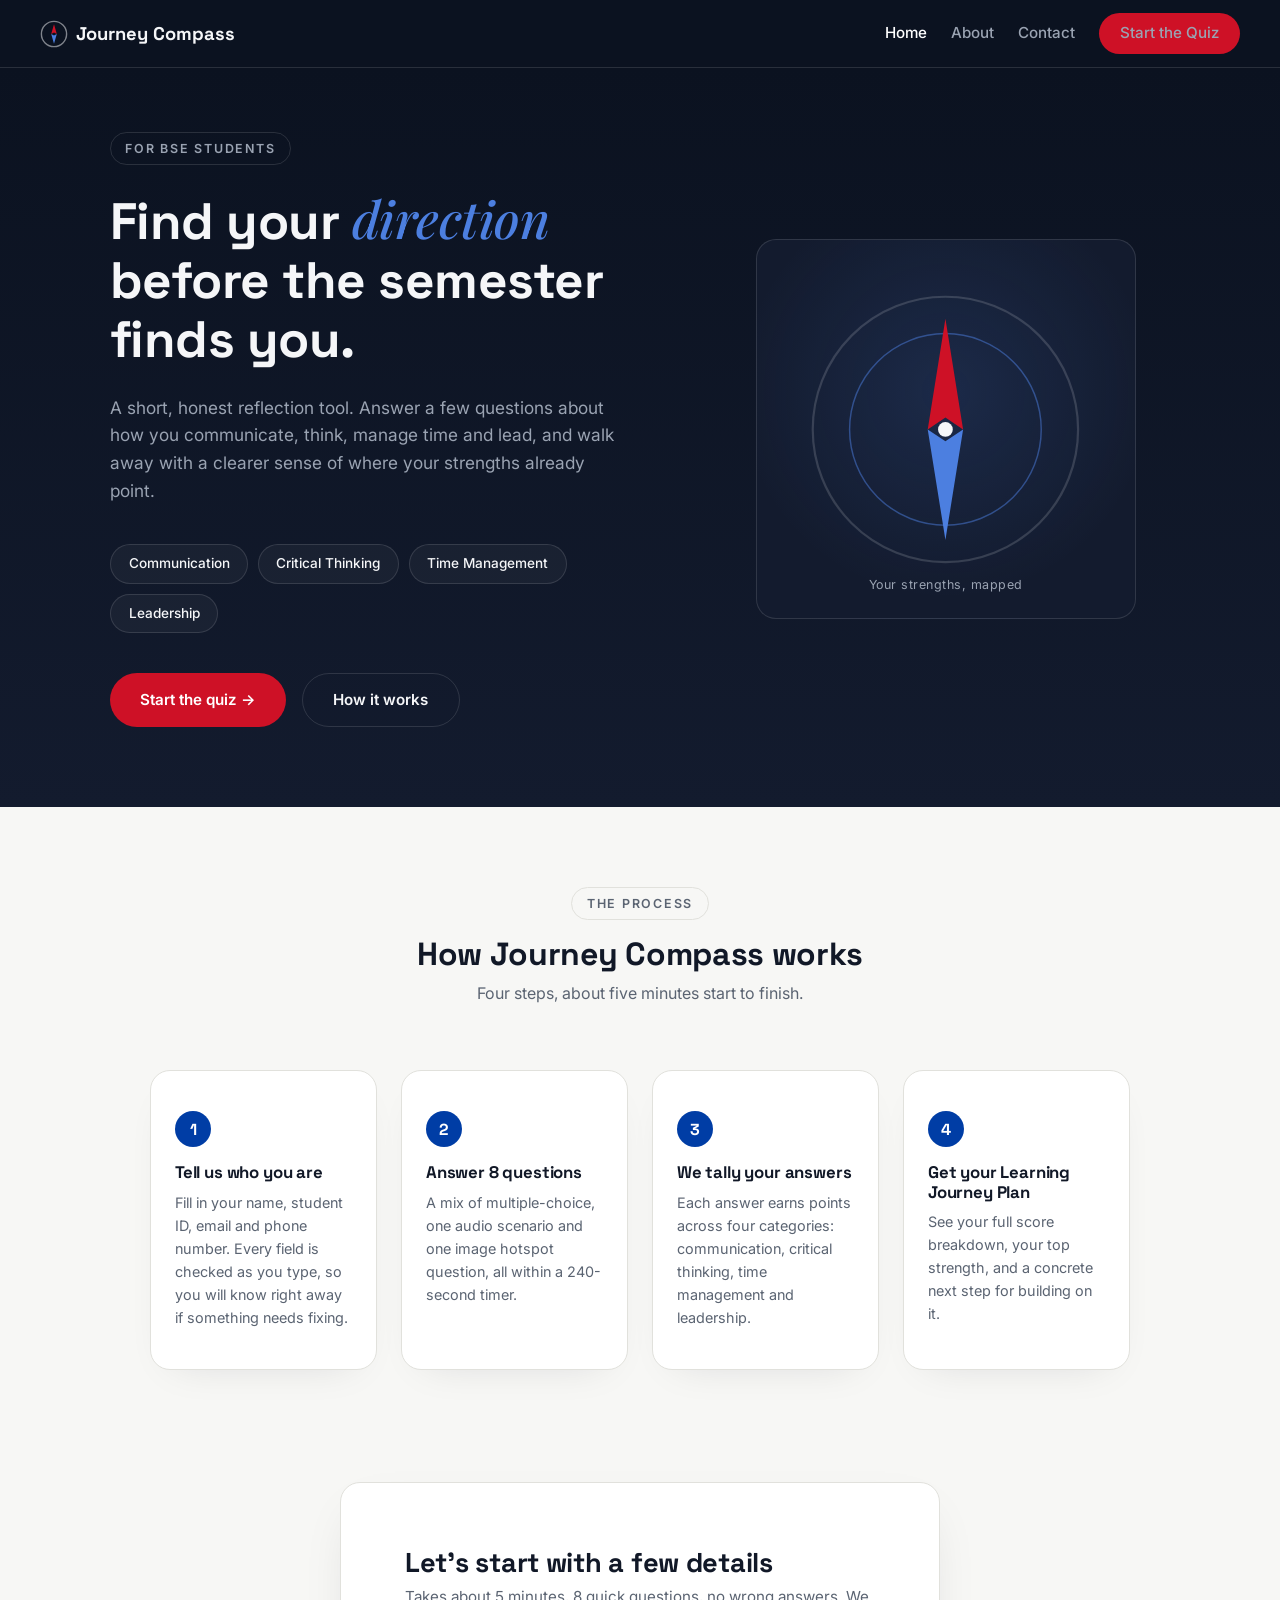
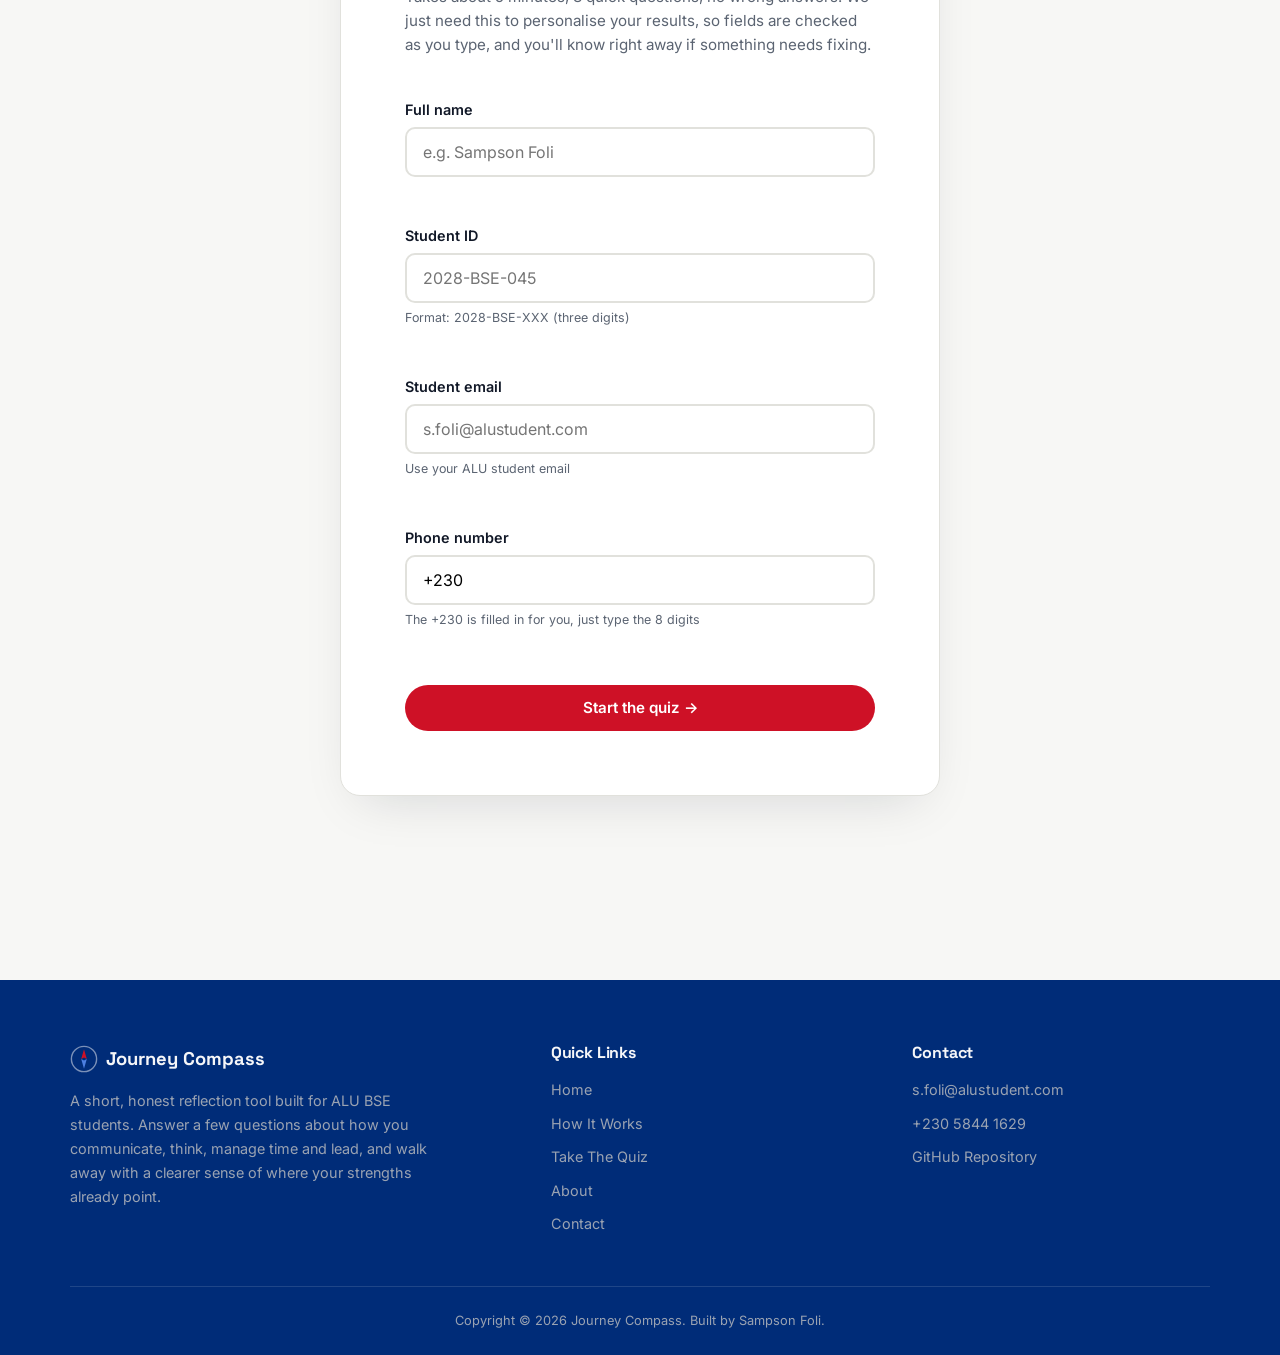
==== index.html @ ecc0b6f6 "Add landing page: hero, student form, validation engine" ====
<!DOCTYPE html>
<html lang="en">
<head>
  <meta charset="UTF-8">
  <meta name="viewport" content="width=device-width, initial-scale=1.0">
  <title>Journey Compass | Find Your Soft Skills Path</title>
  <meta name="description" content="Journey Compass helps BSE students reflect on their strengths and build their Learning Journey Plan.">

  <link rel="stylesheet" href="css/style.css">
  <link rel="stylesheet" href="css/landing.css">
</head>
<body>

  <!-- ============ DARK HERO SECTION (header + intro live inside this) ============ -->
  <div class="hero-dark">

    <header class="site-header">
      <div class="brand">
        <svg class="brand-mark" viewBox="0 0 40 40" xmlns="http://www.w3.org/2000/svg" aria-hidden="true">
          <circle cx="20" cy="20" r="18" fill="none" stroke="currentColor" stroke-width="2" opacity="0.5"/>
          <polygon points="20,6 24,20 20,18 16,20" fill="#CE1126"/>
          <polygon points="20,34 24,20 20,22 16,20" fill="#4C7FE0"/>
        </svg>
        <span>Journey Compass</span>
      </div>
      <nav class="main-nav" aria-label="Primary">
        <a href="index.html" class="active">Home</a>
        <a href="contact.html#about">About</a>
        <a href="contact.html">Contact</a>
        <a href="#student-form" class="btn btn-primary nav-cta">Start the Quiz</a>
      </nav>
    </header>

    <section class="hero">
      <div class="hero-text">
        <span class="eyebrow">For BSE students</span>
        <h1>Find your <em>direction</em> before the semester finds you.</h1>
        <p class="hero-subtitle">
          A short, honest reflection tool. Answer a few questions about how
          you communicate, think, manage time and lead, and walk away
          with a clearer sense of where your strengths already point.
        </p>

        <ul class="skill-pills" aria-label="Skills this quiz measures">
          <li>Communication</li>
          <li>Critical Thinking</li>
          <li>Time Management</li>
          <li>Leadership</li>
        </ul>

        <div class="hero-actions">
          <a href="#student-form" class="btn btn-primary">Start the quiz &rarr;</a>
          <a href="#how-it-works" class="btn btn-outline-light">How it works</a>
        </div>
      </div>

      <div class="hero-visual" aria-hidden="true">
        <div class="compass-panel">
          <svg viewBox="0 0 200 200" xmlns="http://www.w3.org/2000/svg">
            <circle cx="100" cy="100" r="90" fill="none" stroke="rgba(255,255,255,0.15)" stroke-width="1.5"/>
            <circle cx="100" cy="100" r="65" fill="none" stroke="#4C7FE0" stroke-width="1" opacity="0.5"/>
            <g class="compass-needle">
              <polygon points="100,25 112,100 100,92 88,100" fill="#CE1126"/>
              <polygon points="100,175 112,100 100,108 88,100" fill="#4C7FE0"/>
            </g>
            <circle cx="100" cy="100" r="5" fill="#F5F6F8"/>
          </svg>
          <span class="compass-caption">Your strengths, mapped</span>
        </div>
      </div>
    </section>
  </div>

  <!-- ============ LIGHT SECTION: how it works + form ============ -->
  <main style="padding-top: 0;">

    <section class="how-it-works-section" id="how-it-works">
      <span class="section-eyebrow">The process</span>
      <h2>How Journey Compass works</h2>
      <p class="section-intro">Four steps, about five minutes start to finish.</p>

      <ol class="steps-grid">
        <li class="step-card">
          <span class="step-number">1</span>
          <h3>Tell us who you are</h3>
          <p>Fill in your name, student ID, email and phone number. Every field is checked as you type, so you will know right away if something needs fixing.</p>
        </li>
        <li class="step-card">
          <span class="step-number">2</span>
          <h3>Answer 8 questions</h3>
          <p>A mix of multiple-choice, one audio scenario and one image hotspot question, all within a 240-second timer.</p>
        </li>
        <li class="step-card">
          <span class="step-number">3</span>
          <h3>We tally your answers</h3>
          <p>Each answer earns points across four categories: communication, critical thinking, time management and leadership.</p>
        </li>
        <li class="step-card">
          <span class="step-number">4</span>
          <h3>Get your Learning Journey Plan</h3>
          <p>See your full score breakdown, your top strength, and a concrete next step for building on it.</p>
        </li>
      </ol>
    </section>

    <section class="form-section-wrap">
      <div class="form-section" id="student-form-card">
        <h2>Let's start with a few details</h2>
        <p class="form-intro">
          Takes about 5 minutes, 8 quick questions, no wrong answers. We
          just need this to personalise your results, so fields are checked
          as you type, and you'll know right away if something needs fixing.
        </p>

        <form id="student-form" novalidate>

          <div class="field-group" id="group-fullname">
            <label for="fullname">Full name</label>
            <input type="text" id="fullname" name="fullname" placeholder="e.g. Sampson Foli" autocomplete="name">
            <small class="error-message" id="error-fullname"></small>
          </div>

          <div class="field-group" id="group-studentid">
            <label for="studentid">Student ID</label>
            <input type="text" id="studentid" name="studentid" placeholder="2028-BSE-045">
            <small class="field-hint">Format: 2028-BSE-XXX (three digits)</small>
            <small class="error-message" id="error-studentid"></small>
          </div>

          <div class="field-group" id="group-email">
            <label for="email">Student email</label>
            <input type="text" id="email" name="email" placeholder="s.foli@alustudent.com" autocomplete="email">
            <small class="field-hint">Use your ALU student email</small>
            <small class="error-message" id="error-email"></small>
          </div>

          <div class="field-group" id="group-phone">
            <label for="phone">Phone number</label>
            <input type="text" id="phone" name="phone" placeholder="+230 5712 3456" autocomplete="tel" inputmode="numeric">
            <small class="field-hint">The +230 is filled in for you, just type the 8 digits</small>
            <small class="error-message" id="error-phone"></small>
          </div>

          <button type="submit" class="btn btn-primary" id="start-btn">Start the quiz &rarr;</button>
        </form>
      </div>
    </section>

  </main>

  <footer class="site-footer">
    <div class="footer-top">
      <div class="footer-brand">
        <div class="brand footer-brand-mark">
          <svg class="brand-mark" viewBox="0 0 40 40" xmlns="http://www.w3.org/2000/svg" aria-hidden="true">
            <circle cx="20" cy="20" r="18" fill="none" stroke="currentColor" stroke-width="2" opacity="0.5"/>
            <polygon points="20,6 24,20 20,18 16,20" fill="#CE1126"/>
            <polygon points="20,34 24,20 20,22 16,20" fill="#4C7FE0"/>
          </svg>
          <span>Journey Compass</span>
        </div>
        <p class="footer-blurb">
          A short, honest reflection tool built for ALU BSE students. Answer
          a few questions about how you communicate, think, manage time
          and lead, and walk away with a clearer sense of where your
          strengths already point.
        </p>
      </div>

      <div class="footer-col">
        <h3>Quick Links</h3>
        <a href="index.html">Home</a>
        <a href="index.html#how-it-works">How It Works</a>
        <a href="index.html#student-form">Take The Quiz</a>
        <a href="contact.html#about">About</a>
        <a href="contact.html">Contact</a>
      </div>

      <div class="footer-col">
        <h3>Contact</h3>
        <a href="mailto:s.foli@alustudent.com">s.foli@alustudent.com</a>
        <a href="tel:+23058441629">+230 5844 1629</a>
        <a href="https://github.com/sampsonfoli16/journey-compass" target="_blank" rel="noopener">GitHub Repository</a>
      </div>
    </div>

    <div class="footer-bottom">
      <p>Copyright &copy; 2026 Journey Compass. Built by Sampson Foli.</p>
    </div>
  </footer>

  <script src="js/validation.js"></script>
  <script src="js/landing.js"></script>
</body>
</html>
---- css/style.css ----
/* ==========================================================================
   Journey Compass — Global Stylesheet
   Author: Sampson Foli
   Purpose: Design tokens (colours, type, spacing) and layout rules shared
   across all four pages. Page-specific styles live in their own files
   (landing.css, quiz.css, results.css, contact.css) and load after this
   one so they can override where needed.
   ========================================================================== */

/* --- Google Fonts ---
   Space Grotesk  = headings on light pages (geometric, confident)
   Playfair Display (italic) = the one accent word in the hero headline
   Inter          = body text everywhere */
@import url('https://fonts.googleapis.com/css2?family=Space+Grotesk:wght@500;600;700&family=Playfair+Display:ital,wght@1,500;1,600&family=Inter:wght@400;500;600;700&display=swap');

:root {
  /* ALU brand colours */
  --color-red: #CE1126;
  --color-red-dark: #A30D1E;
  --color-blue: #003DA5;
  --color-blue-dark: #002C78;
  --color-blue-light: #4C7FE0;
  --color-white: #FFFFFF;

  /* Light-page neutrals */
  --color-bg: #F7F7F5;
  --color-text: #111827;
  --color-text-muted: #5B6472;
  --color-border: #E1E1DC;

  /* Dark-hero neutrals (used only on the landing hero section) */
  --color-dark-bg: #0B1220;
  --color-dark-bg-alt: #131B2E;
  --color-dark-border: rgba(255, 255, 255, 0.12);
  --color-text-on-dark: #F5F6F8;
  --color-text-on-dark-muted: #9AA3B2;

  /* Feedback colours for form validation */
  --color-valid: #1E7A3D;
  --color-invalid: var(--color-red);

  /* Typography */
  --font-display: 'Space Grotesk', sans-serif;
  --font-accent: 'Playfair Display', serif;
  --font-body: 'Inter', sans-serif;

  /* Spacing scale */
  --space-xs: 0.5rem;
  --space-sm: 1rem;
  --space-md: 1.5rem;
  --space-lg: 2.5rem;
  --space-xl: 4rem;

  --radius: 10px;
  --radius-lg: 20px;
  --radius-pill: 999px;
  --max-width: 1140px;
  --transition-fast: 150ms ease;
  --transition-mid: 300ms ease;
}

/* --- Reset --- */
* {
  margin: 0;
  padding: 0;
  box-sizing: border-box;
  /* min-width: 0 is the fix for the overflow bug you saw: without it,
     grid/flex children refuse to shrink below their content's natural
     size, so a large SVG can force its column wider than intended and
     spill out of the layout. This one rule prevents that everywhere. */
  min-width: 0;
}

html {
  scroll-behavior: smooth;
}

body {
  font-family: var(--font-body);
  color: var(--color-text);
  background-color: var(--color-bg);
  line-height: 1.6;
  min-height: 100vh;
  overflow-x: hidden; /* safety net: nothing can create a horizontal scrollbar */
  padding-top: 68px; /* reserves space for the fixed header, same on every page */
}

h1, h2, h3, h4 {
  font-family: var(--font-display);
  font-weight: 700;
  line-height: 1.15;
  letter-spacing: -0.01em;
}

a {
  color: var(--color-blue);
  text-decoration: none;
}

a:hover {
  text-decoration: underline;
}

img, svg {
  max-width: 100%;
  display: block;
}

button {
  font-family: var(--font-body);
  cursor: pointer;
}

/* --- Accessibility: visible keyboard focus --- */
a:focus-visible,
button:focus-visible,
input:focus-visible,
textarea:focus-visible {
  outline: 3px solid var(--color-blue-light);
  outline-offset: 2px;
}

@media (prefers-reduced-motion: reduce) {
  *, *::before, *::after {
    animation-duration: 0.001ms !important;
    animation-iteration-count: 1 !important;
    transition-duration: 0.001ms !important;
    scroll-behavior: auto !important;
  }
}

/* --- Standard header (used on Quiz / Results / Contact — light background) --- */
/* --- Site header ---
   Used identically on all four pages: same dark style, same position,
   same links, same width. Fixed (not sticky) so it's pinned to the
   viewport itself rather than depending on any particular page's
   scroll container — this is what guarantees it looks and behaves
   exactly the same no matter which page you're on. */
.site-header {
  position: fixed;
  top: 0;
  left: 0;
  right: 0;
  width: 100%;
  height: 68px;
  z-index: 1000;
  display: flex;
  align-items: center;
  justify-content: space-between;
  padding: 0 var(--space-lg);
  border-bottom: 1px solid var(--color-dark-border);
  background-color: var(--color-dark-bg);
  box-sizing: border-box;
}

.brand {
  display: flex;
  align-items: center;
  gap: var(--space-xs);
  font-family: var(--font-display);
  font-weight: 700;
  font-size: 1.15rem;
  color: var(--color-text-on-dark);
}

.brand-mark {
  width: 28px;
  height: 28px;
  flex-shrink: 0;
}

.main-nav {
  display: flex;
  align-items: center;
  gap: var(--space-md);
}

.main-nav a {
  color: var(--color-text-on-dark-muted);
  font-weight: 500;
  font-size: 0.95rem;
}

.main-nav a:hover {
  color: var(--color-text-on-dark);
}

.main-nav a.active {
  color: var(--color-white);
}

main {
  max-width: var(--max-width);
  margin: 0 auto;
  padding: var(--space-lg);
}

.site-footer {
  background-color: var(--color-blue-dark);
  color: var(--color-text-on-dark-muted);
  padding: var(--space-xl) var(--space-lg) var(--space-md);
  margin-top: var(--space-xl);
}

.footer-top {
  max-width: var(--max-width);
  margin: 0 auto;
  display: grid;
  grid-template-columns: 1.4fr 1fr 1fr;
  gap: var(--space-xl);
  padding-bottom: var(--space-lg);
}

.footer-brand-mark {
  color: var(--color-text-on-dark);
  margin-bottom: var(--space-sm);
}

.footer-blurb {
  font-size: 0.9rem;
  line-height: 1.65;
  max-width: 42ch;
}

.footer-col h3 {
  color: var(--color-text-on-dark);
  font-family: var(--font-display);
  font-size: 1rem;
  margin-bottom: var(--space-sm);
}

.footer-col a {
  display: block;
  color: var(--color-text-on-dark-muted);
  font-size: 0.9rem;
  margin-bottom: 0.65rem;
  transition: color var(--transition-fast);
}

.footer-col a:hover {
  color: var(--color-white);
}

.footer-bottom {
  max-width: var(--max-width);
  margin: 0 auto;
  border-top: 1px solid var(--color-dark-border);
  padding-top: var(--space-md);
  font-size: 0.8rem;
  text-align: center;
}

@media (max-width: 800px) {
  .footer-top {
    grid-template-columns: 1fr;
    gap: var(--space-lg);
    text-align: left;
  }
}

/* --- Buttons --- */
.btn {
  display: inline-flex;
  align-items: center;
  justify-content: center;
  gap: 0.5rem;
  padding: 0.85rem 1.9rem;
  border-radius: var(--radius-pill);
  border: none;
  font-weight: 600;
  font-size: 0.95rem;
  font-family: var(--font-body);
  transition: transform var(--transition-fast), box-shadow var(--transition-fast), background-color var(--transition-fast);
  white-space: nowrap;
}

.btn:hover {
  transform: translateY(-1px);
}

.btn:active {
  transform: translateY(0);
}

.btn-primary {
  background-color: var(--color-red);
  color: var(--color-white);
}

.btn-primary:hover {
  background-color: var(--color-red-dark);
  box-shadow: 0 8px 20px rgba(206, 17, 38, 0.3);
}

.btn-secondary {
  background-color: transparent;
  color: var(--color-blue);
  border: 2px solid var(--color-blue);
}

.btn-secondary:hover {
  background-color: var(--color-blue);
  color: var(--color-white);
}

/* Outline button for use ON the dark hero (white outline instead of blue) */
.btn-outline-light {
  background-color: transparent;
  color: var(--color-text-on-dark);
  border: 1.5px solid var(--color-dark-border);
}

.btn-outline-light:hover {
  background-color: rgba(255, 255, 255, 0.08);
  border-color: rgba(255, 255, 255, 0.35);
}

.btn:disabled {
  opacity: 0.5;
  cursor: not-allowed;
  transform: none;
}

/* --- Shared form field styles (Landing + Contact pages) --- */
.field-group {
  margin-bottom: var(--space-md);
}

.field-group label {
  display: block;
  font-weight: 600;
  font-size: 0.9rem;
  margin-bottom: 0.4rem;
}

.field-group input,
.field-group textarea {
  width: 100%;
  padding: 0.8rem 1rem;
  font-family: var(--font-body);
  font-size: 1rem;
  border: 2px solid var(--color-border);
  border-radius: var(--radius);
  background-color: var(--color-white);
  transition: border-color var(--transition-fast);
}

.field-group input:focus,
.field-group textarea:focus {
  border-color: var(--color-blue);
}

.field-group.is-valid input,
.field-group.is-valid textarea {
  border-color: var(--color-valid);
}

.field-group.is-invalid input,
.field-group.is-invalid textarea {
  border-color: var(--color-invalid);
}

.error-message {
  display: block;
  min-height: 1.1rem;
  color: var(--color-invalid);
  font-size: 0.82rem;
  margin-top: 0.35rem;
  font-weight: 500;
}

.field-hint {
  display: block;
  color: var(--color-text-muted);
  font-size: 0.78rem;
  margin-top: 0.3rem;
}
---- css/landing.css ----
/* ==========================================================================
   Landing Page Styles — dark hero + light form section
   ========================================================================== */

/* ============ Dark hero wrapper (contains header + hero content) ============ */
.hero-dark {
  background: linear-gradient(180deg, var(--color-dark-bg) 0%, var(--color-dark-bg-alt) 100%);
  color: var(--color-text-on-dark);
}

.nav-cta {
  padding: 0.55rem 1.3rem;
  font-size: 0.85rem;
}

/* ============ Hero content ============ */
.hero {
  max-width: var(--max-width);
  margin: 0 auto;
  display: grid;
  grid-template-columns: 1.1fr 0.9fr;
  gap: var(--space-xl);
  align-items: center;
  padding: var(--space-xl) var(--space-lg) 5rem;
}

.eyebrow {
  display: inline-block;
  color: var(--color-text-on-dark-muted);
  font-weight: 600;
  font-size: 0.78rem;
  text-transform: uppercase;
  letter-spacing: 0.14em;
  margin-bottom: var(--space-md);
  padding: 0.35rem 0.9rem;
  border: 1px solid var(--color-dark-border);
  border-radius: var(--radius-pill);
}

.hero h1 {
  font-size: 3.2rem;
  color: var(--color-text-on-dark);
  margin-bottom: var(--space-md);
}

/* The one accent word — italic serif, in the ALU blue, breaking up the
   sans-serif headline the way a hand-picked pull-quote would */
.hero h1 em {
  font-family: var(--font-accent);
  font-style: italic;
  font-weight: 500;
  color: var(--color-blue-light);
}

.hero-subtitle {
  color: var(--color-text-on-dark-muted);
  font-size: 1.08rem;
  max-width: 46ch;
  margin-bottom: var(--space-lg);
}

/* Pill row naming the four things the quiz actually measures — real
   content instead of a decorative bullet list */
.skill-pills {
  display: flex;
  flex-wrap: wrap;
  gap: 0.6rem;
  margin-bottom: var(--space-lg);
}

.skill-pills li {
  list-style: none;
  padding: 0.5rem 1.1rem;
  border-radius: var(--radius-pill);
  border: 1px solid var(--color-dark-border);
  background-color: rgba(255, 255, 255, 0.04);
  font-size: 0.85rem;
  font-weight: 500;
  color: var(--color-text-on-dark);
}

.hero-actions {
  display: flex;
  gap: var(--space-sm);
  flex-wrap: wrap;
}

/* ============ Hero visual: compass panel ============
   Fixed pixel dimensions + overflow:hidden is what actually prevents the
   overflow bug — the SVG can never render larger than this box, no
   matter what viewBox math is happening inside it. */
.hero-visual {
  display: flex;
  justify-content: center;
  align-items: center;
}

.compass-panel {
  position: relative;
  width: 100%;
  max-width: 380px;
  aspect-ratio: 1 / 1;
  border-radius: var(--radius-lg);
  background: radial-gradient(circle at 50% 40%, rgba(76, 127, 224, 0.15), transparent 70%),
              var(--color-dark-bg-alt);
  border: 1px solid var(--color-dark-border);
  overflow: hidden;
  display: flex;
  justify-content: center;
  align-items: center;
}

.compass-panel svg {
  width: 78%;
  height: 78%;
}

.compass-needle {
  transform-origin: 100px 100px;
  animation: needle-drift 6s ease-in-out infinite;
}

@keyframes needle-drift {
  0%, 100% { transform: rotate(-5deg); }
  50% { transform: rotate(5deg); }
}

.compass-caption {
  position: absolute;
  bottom: var(--space-md);
  left: 0;
  right: 0;
  text-align: center;
  font-size: 0.78rem;
  color: var(--color-text-on-dark-muted);
  letter-spacing: 0.04em;
}

/* ============ How It Works section ============ */
.section-eyebrow {
  display: inline-block;
  color: var(--color-text-muted);
  font-weight: 600;
  font-size: 0.78rem;
  text-transform: uppercase;
  letter-spacing: 0.14em;
  margin-bottom: var(--space-sm);
  padding: 0.35rem 0.9rem;
  border: 1px solid var(--color-border);
  border-radius: var(--radius-pill);
}

.how-it-works-section {
  max-width: var(--max-width);
  margin: 0 auto;
  padding: 5rem var(--space-lg) 2rem;
  text-align: center;
}

.how-it-works-section h2 {
  font-size: 2rem;
  margin-bottom: var(--space-xs);
}

.section-intro {
  color: var(--color-text-muted);
  margin-bottom: var(--space-xl);
}

.steps-grid {
  list-style: none;
  display: grid;
  grid-template-columns: repeat(4, 1fr);
  gap: var(--space-md);
  text-align: left;
}

.step-card {
  background-color: var(--color-white);
  border: 1px solid var(--color-border);
  border-radius: var(--radius-lg);
  padding: var(--space-lg) var(--space-md);
  box-shadow: 0 15px 40px -25px rgba(11, 18, 32, 0.15);
}

.step-number {
  display: inline-flex;
  align-items: center;
  justify-content: center;
  width: 36px;
  height: 36px;
  border-radius: 50%;
  background-color: var(--color-blue);
  color: var(--color-white);
  font-family: var(--font-display);
  font-weight: 700;
  margin-bottom: var(--space-sm);
}

.step-card h3 {
  font-size: 1.05rem;
  margin-bottom: var(--space-xs);
}

.step-card p {
  color: var(--color-text-muted);
  font-size: 0.9rem;
}

/* ============ Form section (light, below the hero) ============ */
.form-section-wrap {
  padding: 5rem var(--space-lg);
}

.form-section {
  background-color: var(--color-white);
  border: 1px solid var(--color-border);
  border-radius: var(--radius-lg);
  box-shadow: 0 20px 50px -20px rgba(11, 18, 32, 0.15);
  padding: var(--space-xl);
  max-width: 600px;
  margin: 0 auto;
}

.form-section h2 {
  font-size: 1.7rem;
  margin-bottom: 0.4rem;
}

.form-intro {
  color: var(--color-text-muted);
  font-size: 0.95rem;
  margin-bottom: var(--space-lg);
}

#start-btn {
  width: 100%;
  margin-top: var(--space-xs);
}

/* ============ Responsive ============ */
@media (max-width: 900px) {
  .steps-grid {
    grid-template-columns: 1fr 1fr;
  }

  .hero {
    grid-template-columns: 1fr;
    padding-top: var(--space-lg);
    text-align: center;
  }

  .hero h1 {
    font-size: 2.3rem;
  }

  .hero-subtitle {
    margin-left: auto;
    margin-right: auto;
  }

  .skill-pills,
  .hero-actions {
    justify-content: center;
  }

  .hero-visual {
    order: -1;
  }

  .compass-panel {
    max-width: 240px;
  }

  .site-header {
    padding: var(--space-sm) var(--space-md);
  }

  .main-nav {
    gap: var(--space-sm);
  }

  .form-section {
    padding: var(--space-lg) var(--space-md);
  }

  .steps-grid {
    grid-template-columns: 1fr;
  }

  .how-it-works-section {
    padding: var(--space-xl) var(--space-md) var(--space-md);
  }
}
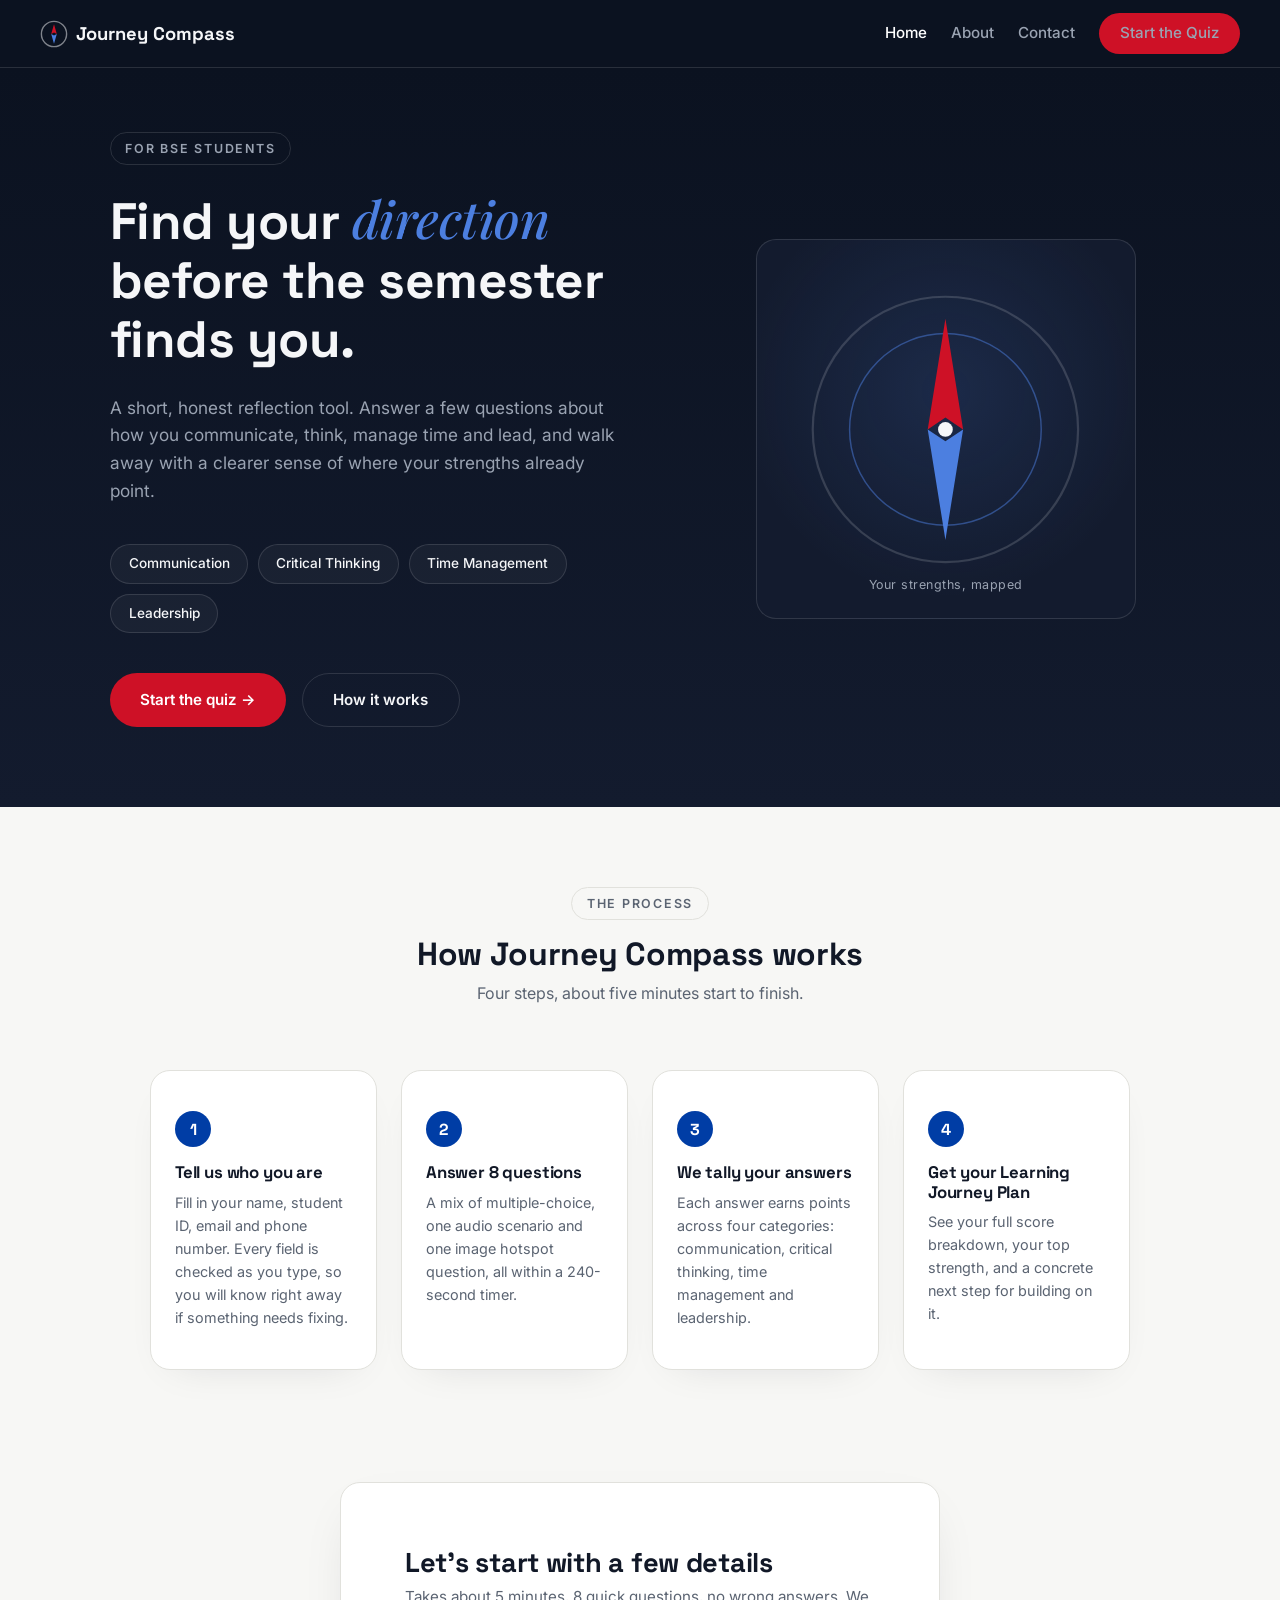
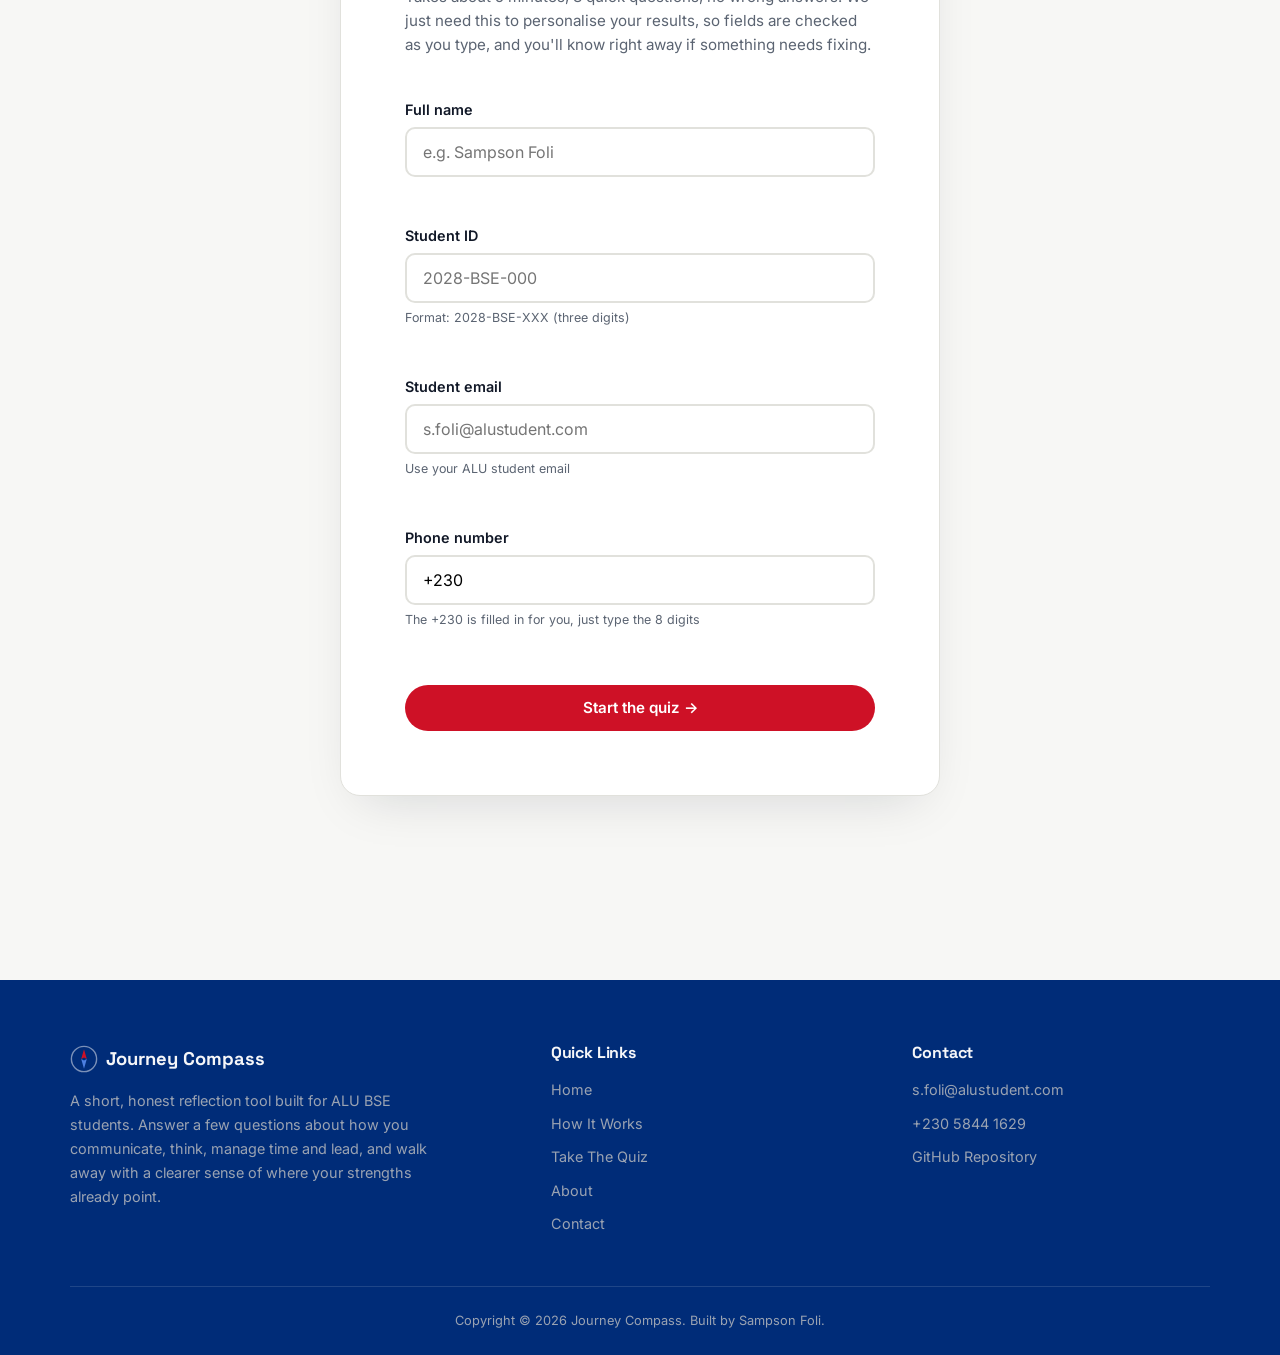
==== commit 21670be4: "Update responsive design" ====
--- a/index.html
+++ b/index.html
@@ -23,7 +23,11 @@
         </svg>
         <span>Journey Compass</span>
       </div>
-      <nav class="main-nav" aria-label="Primary">
+      <button class="menu-toggle" aria-expanded="false" aria-controls="primary-nav">
+        <span class="sr-only">Toggle navigation</span>
+        <span class="menu-icon" aria-hidden="true"></span>
+      </button>
+      <nav id="primary-nav" class="main-nav" aria-label="Primary" aria-hidden="false">
         <a href="index.html" class="active">Home</a>
         <a href="contact.html#about">About</a>
         <a href="contact.html">Contact</a>
@@ -122,7 +126,7 @@
 
           <div class="field-group" id="group-studentid">
             <label for="studentid">Student ID</label>
-            <input type="text" id="studentid" name="studentid" placeholder="2028-BSE-045">
+            <input type="text" id="studentid" name="studentid" placeholder="2028-BSE-000">
             <small class="field-hint">Format: 2028-BSE-XXX (three digits)</small>
             <small class="error-message" id="error-studentid"></small>
           </div>
@@ -191,5 +195,6 @@
 
   <script src="js/validation.js"></script>
   <script src="js/landing.js"></script>
+  <script src="js/menu.js"></script>
 </body>
 </html>
--- a/css/style.css
+++ b/css/style.css
@@ -129,20 +129,17 @@
   }
 }
 
-/* --- Standard header (used on Quiz / Results / Contact — light background) --- */
-/* --- Site header ---
-   Used identically on all four pages: same dark style, same position,
-   same links, same width. Fixed (not sticky) so it's pinned to the
-   viewport itself rather than depending on any particular page's
-   scroll container — this is what guarantees it looks and behaves
-   exactly the same no matter which page you're on. */
+/* --- Site header (shared on all pages) ---
+  The header is used identically across all pages, including the
+  dark-hero Landing page. It's fixed to the viewport so it renders
+  consistently site-wide. */
 .site-header {
   position: fixed;
   top: 0;
   left: 0;
   right: 0;
   width: 100%;
-  height: 68px;
+  min-height: 68px;
   z-index: 1000;
   display: flex;
   align-items: center;
@@ -153,6 +150,14 @@
   box-sizing: border-box;
 }
 
+/* Keep header padding consistent across shared breakpoints
+   (Landing previously adjusted this at 900px; consolidated here). */
+@media (max-width: 900px) {
+  .site-header {
+    padding: var(--space-sm) var(--space-md);
+  }
+}
+
 .brand {
   display: flex;
   align-items: center;
@@ -187,6 +192,78 @@
 
 .main-nav a.active {
   color: var(--color-white);
+}
+
+.sr-only {
+  position: absolute;
+  width: 1px;
+  height: 1px;
+  padding: 0;
+  margin: -1px;
+  overflow: hidden;
+  clip: rect(0, 0, 0, 0);
+  white-space: nowrap;
+  border: 0;
+}
+
+.menu-toggle {
+  display: none;
+  align-items: center;
+  justify-content: center;
+  width: 44px;
+  height: 44px;
+  padding: 0;
+  border: none;
+  background: transparent;
+  color: var(--color-text-on-dark);
+  cursor: pointer;
+}
+
+.menu-toggle:hover,
+.menu-toggle:focus-visible {
+  background: rgba(255, 255, 255, 0.08);
+}
+
+.menu-icon {
+  display: inline-block;
+  width: 22px;
+  height: 2px;
+  background-color: currentColor;
+  position: relative;
+  transition: transform var(--transition-fast), background-color var(--transition-fast);
+}
+
+.menu-icon::before,
+.menu-icon::after {
+  content: "";
+  position: absolute;
+  left: 0;
+  width: 100%;
+  height: 100%;
+  background-color: currentColor;
+  transition: transform var(--transition-fast);
+}
+
+.menu-icon::before {
+  top: -7px;
+}
+
+.menu-icon::after {
+  top: 7px;
+}
+
+.site-header.nav-open .menu-icon {
+  background-color: transparent;
+}
+
+.site-header.nav-open .menu-icon::before {
+  transform: rotate(45deg);
+  top: 0;
+}
+
+.site-header.nav-open .menu-icon::after {
+  transform: rotate(-45deg);
+  top: 0;
 }
 
 main {
@@ -375,3 +452,55 @@
   font-size: 0.78rem;
   margin-top: 0.3rem;
 }
+
+/* Mobile header layout */
+@media (max-width: 700px) {
+  .site-header {
+    flex-wrap: wrap;
+    padding: var(--space-sm) var(--space-md);
+  }
+
+  .brand {
+    width: 100%;
+    justify-content: center;
+    margin-bottom: var(--space-sm);
+  }
+
+  .menu-toggle {
+    display: inline-flex;
+    margin-left: auto;
+  }
+
+  .main-nav {
+    width: 100%;
+    display: none;
+    flex-wrap: wrap;
+    justify-content: center;
+    gap: 0.75rem;
+  }
+
+  .site-header.nav-open .main-nav {
+    display: flex;
+  }
+
+  .main-nav a,
+  .main-nav .btn {
+    white-space: normal;
+    text-align: center;
+  }
+
+  .main-nav .btn-primary {
+    min-width: 180px;
+  }
+
+  .timer-display {
+    width: 100%;
+    justify-content: center;
+    order: 3;
+  }
+
+  body {
+    padding-top: 92px;
+  }
+}
+
--- a/css/landing.css
+++ b/css/landing.css
@@ -272,9 +272,7 @@
     max-width: 240px;
   }
 
-  .site-header {
-    padding: var(--space-sm) var(--space-md);
-  }
+  /* header padding moved to css/style.css for shared header rules */
 
   .main-nav {
     gap: var(--space-sm);
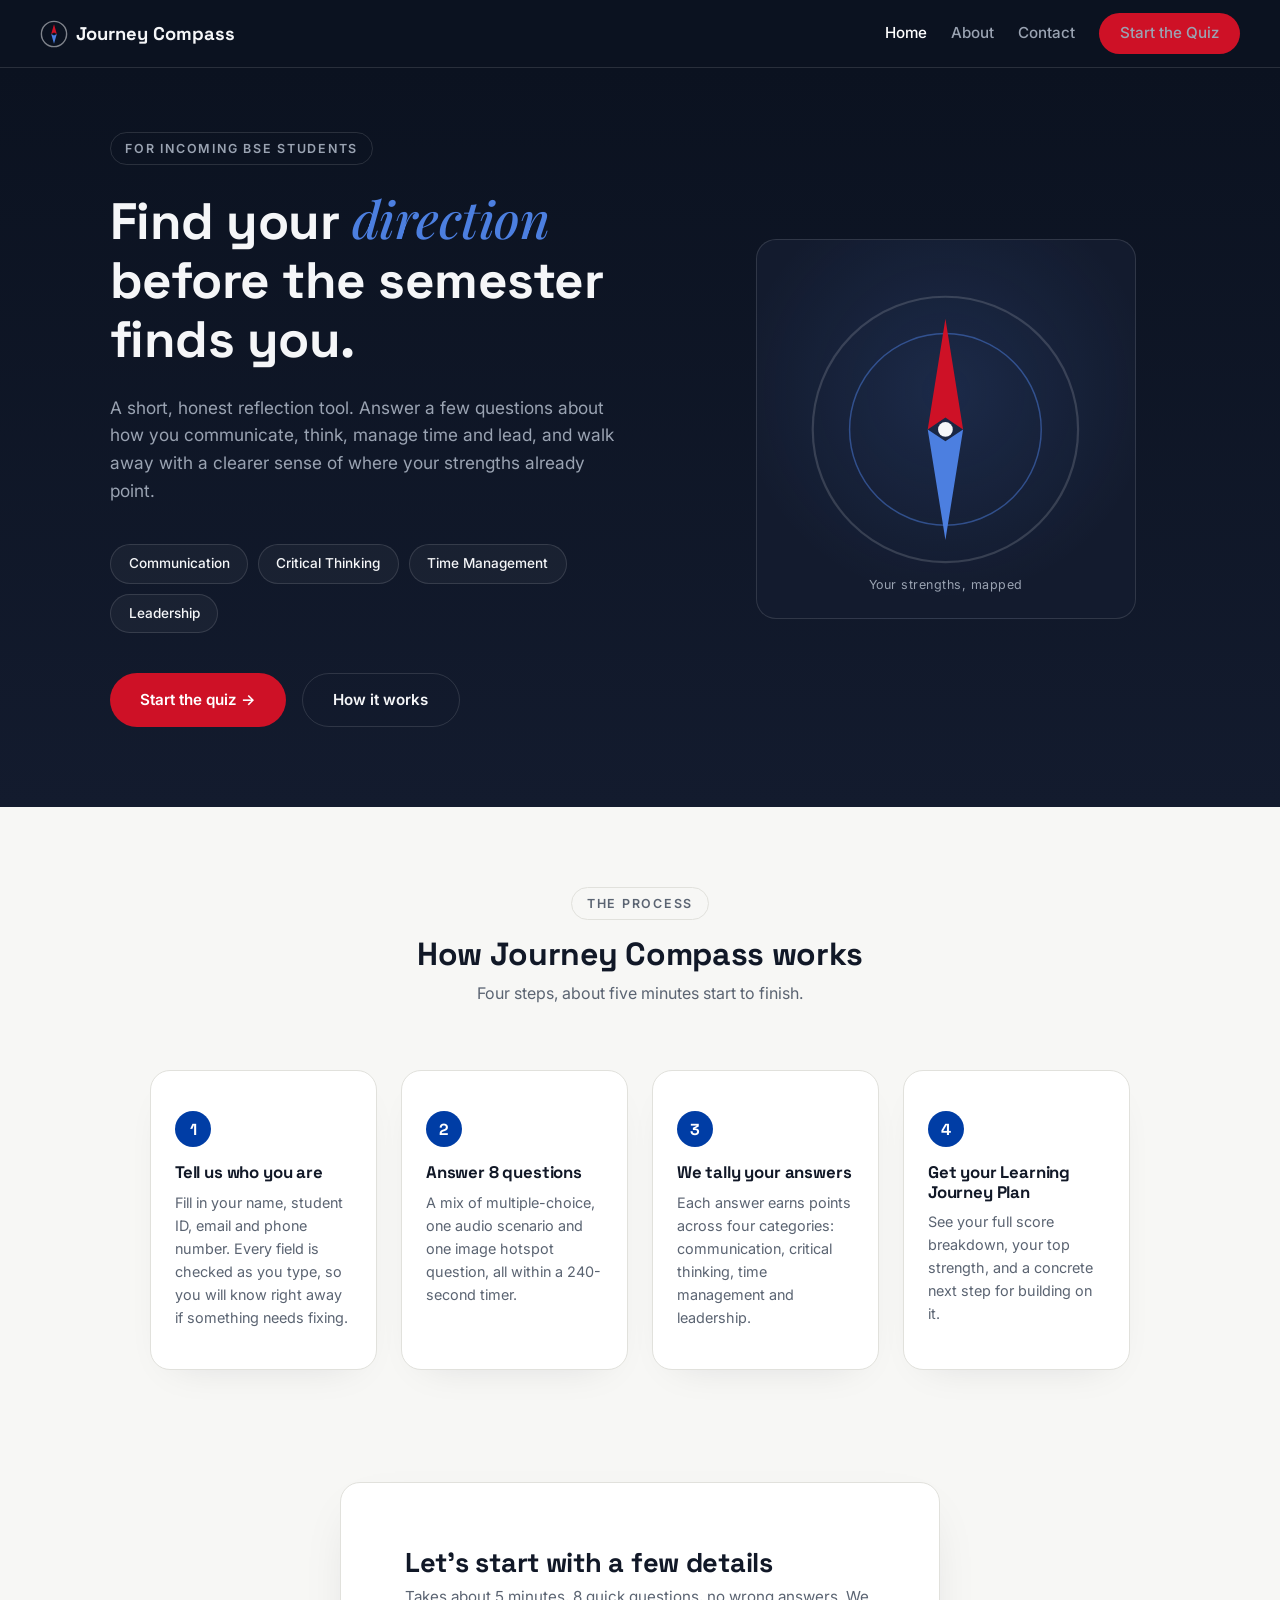
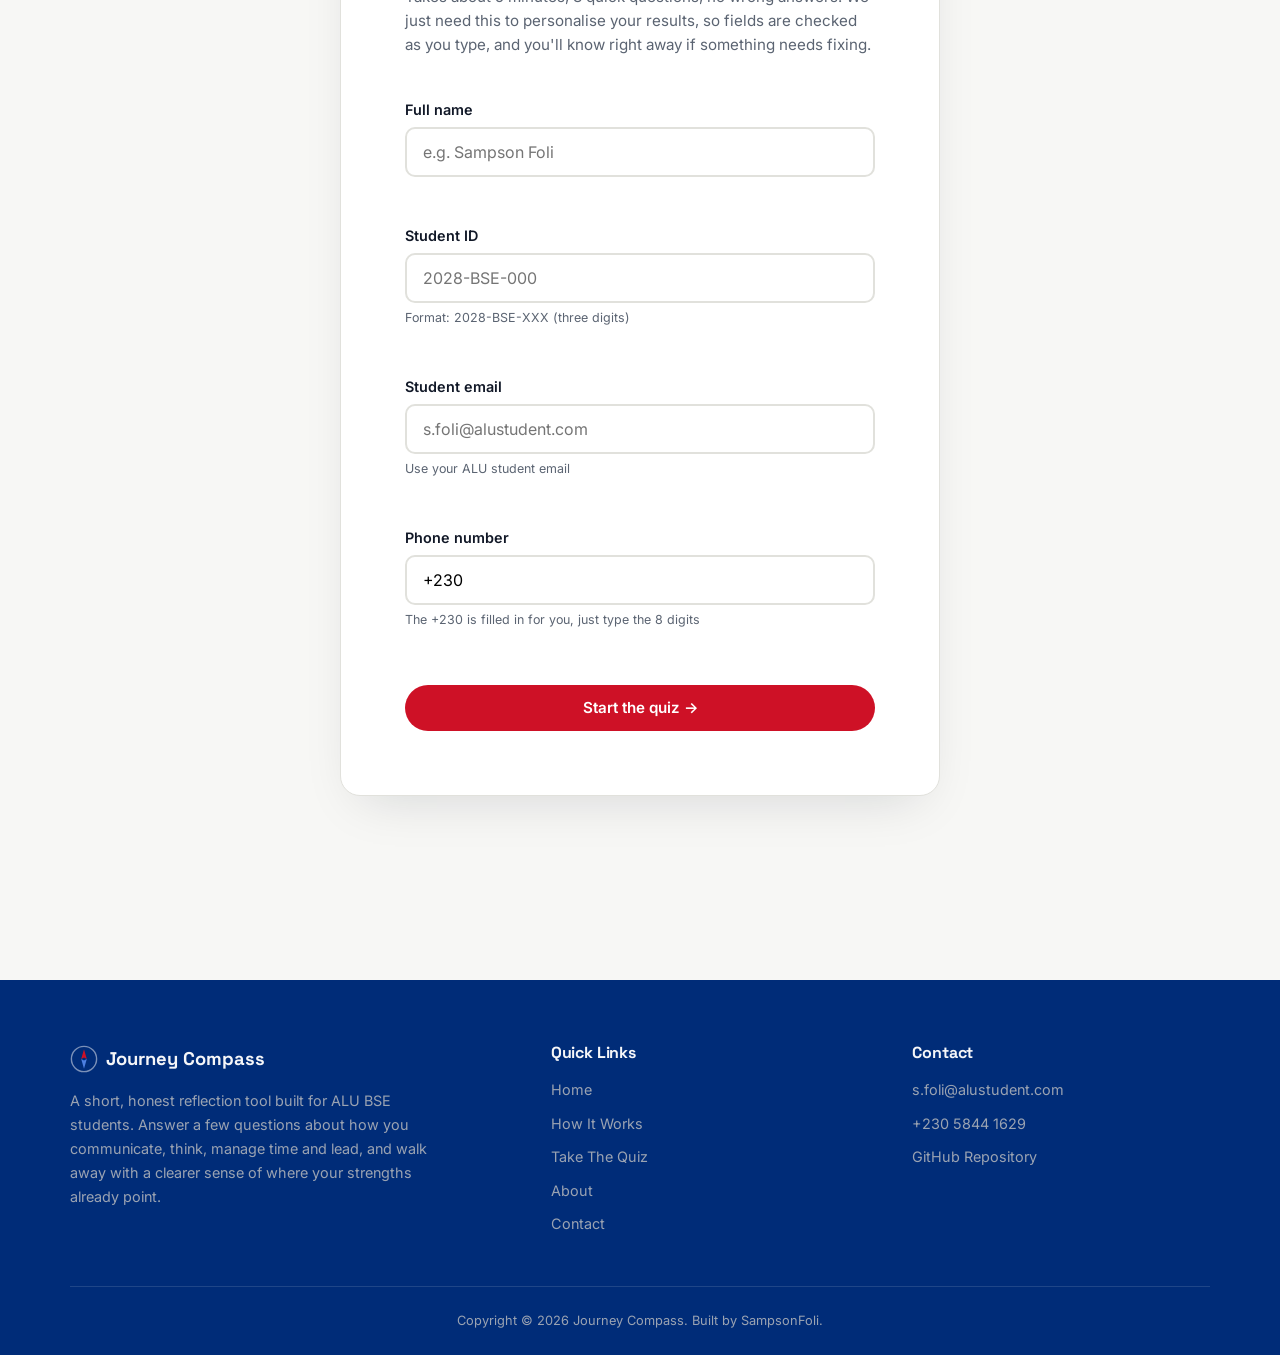
==== commit 31b8335b: "comment changes made" ====
--- a/index.html
+++ b/index.html
@@ -11,7 +11,7 @@
 </head>
 <body>
 
-  <!-- ============ DARK HERO SECTION (header + intro live inside this) ============ -->
+  <!-- DARK HERO SECTION (header + intro live inside this) -->
   <div class="hero-dark">
 
     <header class="site-header">
@@ -37,7 +37,7 @@
 
     <section class="hero">
       <div class="hero-text">
-        <span class="eyebrow">For BSE students</span>
+        <span class="eyebrow">For Incoming BSE students</span>
         <h1>Find your <em>direction</em> before the semester finds you.</h1>
         <p class="hero-subtitle">
           A short, honest reflection tool. Answer a few questions about how
@@ -75,7 +75,7 @@
     </section>
   </div>
 
-  <!-- ============ LIGHT SECTION: how it works + form ============ -->
+  <!-- LIGHT SECTION: how it works + form -->
   <main style="padding-top: 0;">
 
     <section class="how-it-works-section" id="how-it-works">
@@ -189,7 +189,7 @@
     </div>
 
     <div class="footer-bottom">
-      <p>Copyright &copy; 2026 Journey Compass. Built by Sampson Foli.</p>
+      <p>Copyright &copy; 2026 Journey Compass. Built by SampsonFoli.</p>
     </div>
   </footer>
 
